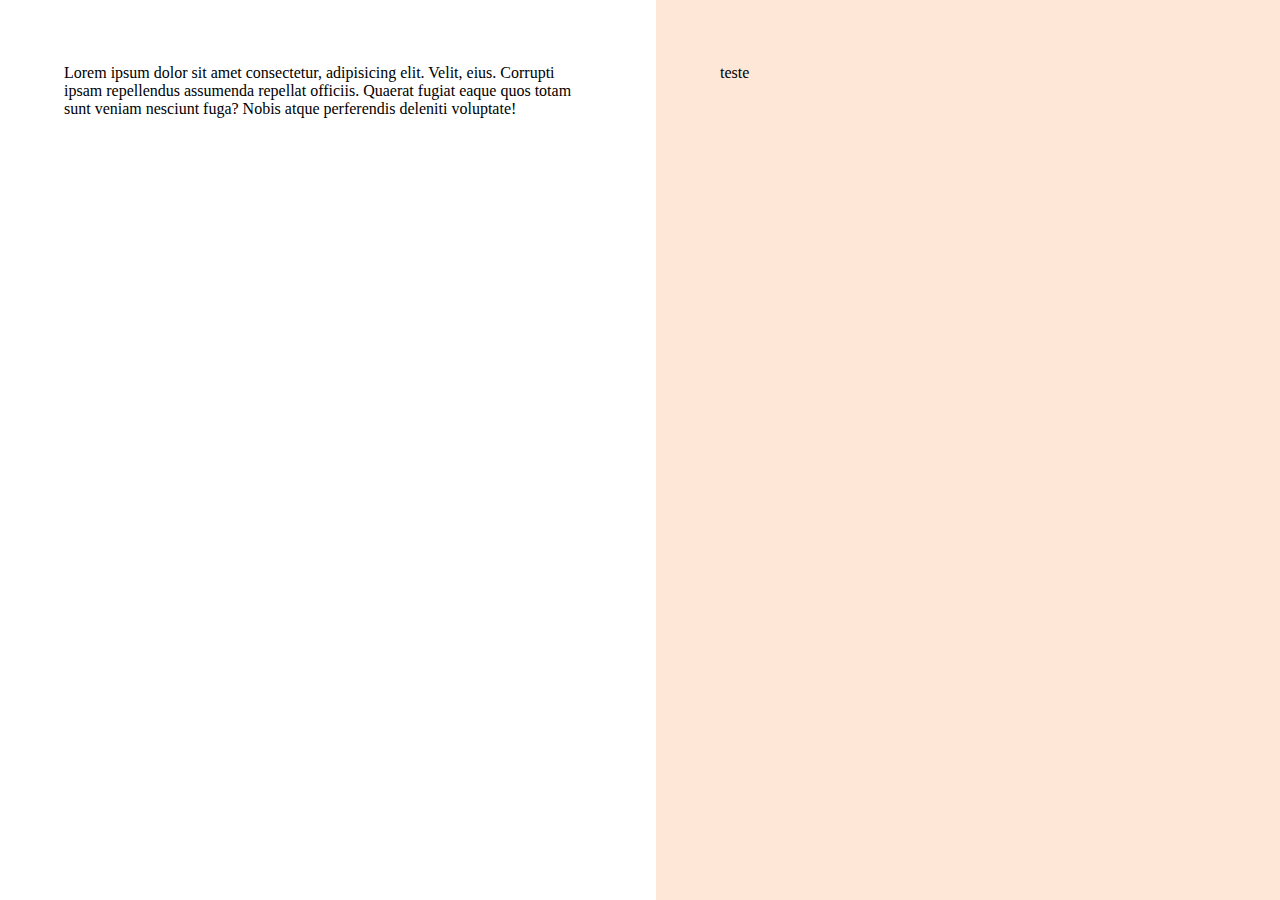
==== Formulario-de-matricula/index.html @ b53cb8f4 "Feat: criação do layout para o conteudo  é o aside com css" ====
<!DOCTYPE html>
<html lang="pt-br">

<head>
    <meta charset="UTF-8">
    <meta name="viewport" content="width=device-width, initial-scale=1.0">
    <link rel="stylesheet" href="assets/style/index.css">
    <link rel="preconnect" href="https://fonts.googleapis.com">
    <link rel="preconnect" href="https://fonts.gstatic.com" crossorigin>
    <link
        href="https://fonts.googleapis.com/css2?family=Poppins:ital,wght@0,100;0,200;0,300;0,400;0,500;0,600;0,700;0,800;0,900;1,100;1,200;1,300;1,400;1,500;1,600;1,700;1,800;1,900&display=swap"
        rel="stylesheet">
    <title>Formulario de matricula</title>
</head>

<body>
    <div id="app">
        <main>
            <div class="main-container">
                Lorem ipsum dolor sit amet consectetur, adipisicing elit. Velit, eius. Corrupti ipsam repellendus
                assumenda
                repellat officiis. Quaerat fugiat eaque quos totam sunt veniam nesciunt fuga? Nobis atque perferendis
                deleniti voluptate!
            </div>
        </main>

        <aside>
            <div class="aside-caontainer">teste</div>
        </aside>
    </div>
</body>

</html>
---- Formulario-de-matricula/assets/style/index.css ----
@import url(global.css);
@import url(layout.css);
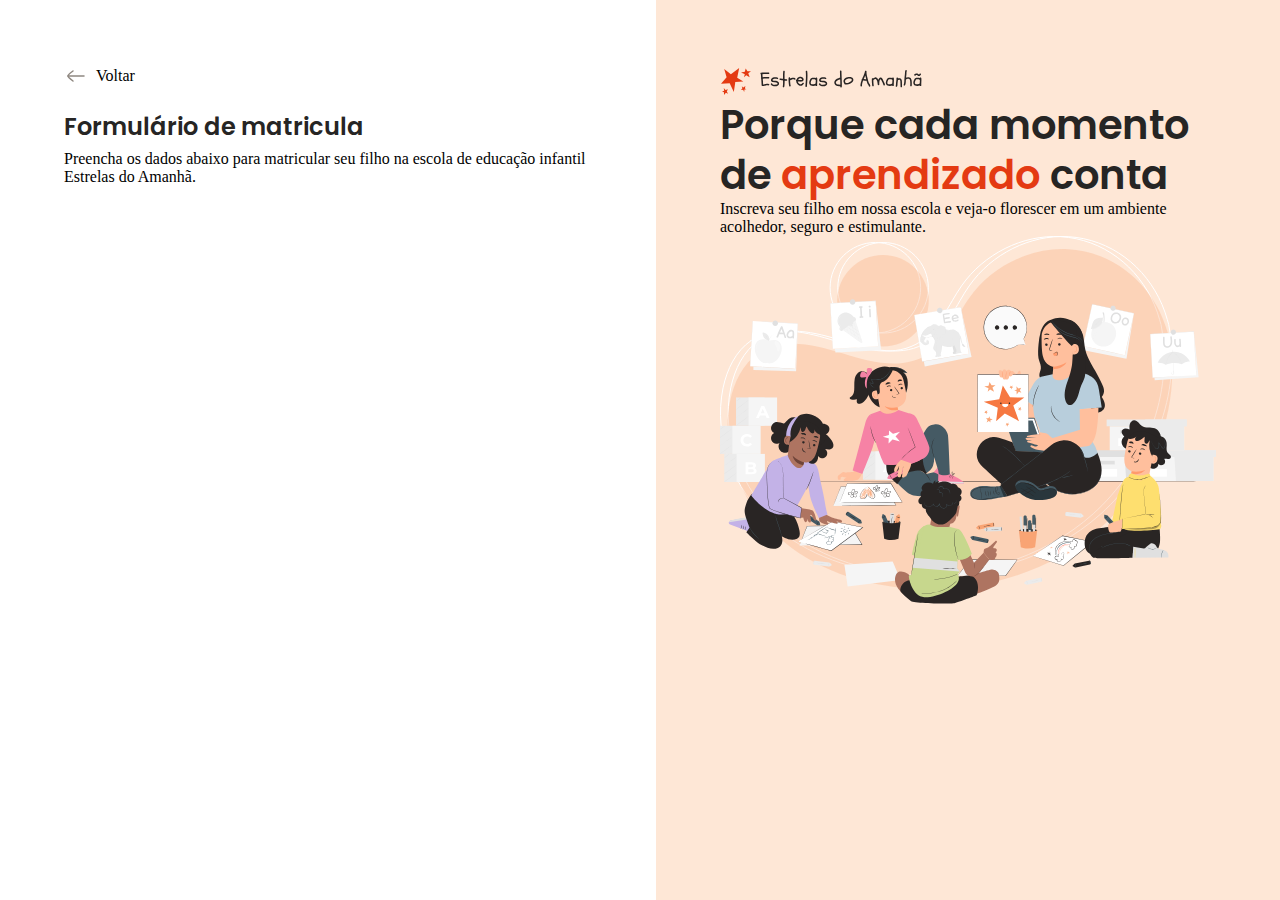
==== commit c26c7761: "Feat: conteudo do aside e conteudo inicial do main" ====
--- a/Formulario-de-matricula/index.html
+++ b/Formulario-de-matricula/index.html
@@ -17,15 +17,31 @@
     <div id="app">
         <main>
             <div class="main-container">
-                Lorem ipsum dolor sit amet consectetur, adipisicing elit. Velit, eius. Corrupti ipsam repellendus
-                assumenda
-                repellat officiis. Quaerat fugiat eaque quos totam sunt veniam nesciunt fuga? Nobis atque perferendis
-                deleniti voluptate!
+                <div class="back">
+                    <img src="assets/icons/arrow-left-02.svg" alt="Seta para voltar">
+                    <span>Voltar</span>
+                </div>
+                <div>
+                    <h1>Formulário de matricula</h1>
+                    <p>Preencha os dados abaixo para matricular seu filho na escola de educação infantil Estrelas do
+                        Amanhã.
+                    </p>
+                </div>
             </div>
         </main>
 
         <aside>
-            <div class="aside-caontainer">teste</div>
+            <div class="aside-caontainer">
+                <header>
+                    <img src="assets/icons/logo.svg" alt="">
+                    <h2>Porque cada momento de <span>aprendizado</span> conta</h2>
+                    <p>
+                        Inscreva seu filho em nossa escola e veja-o florescer em um ambiente acolhedor, seguro e
+                        estimulante.
+                    </p>
+                </header>
+            </div>
+            <img src="assets/icons/Illustration.svg" alt="Ilustração de um professor com crianças">
         </aside>
     </div>
 </body>
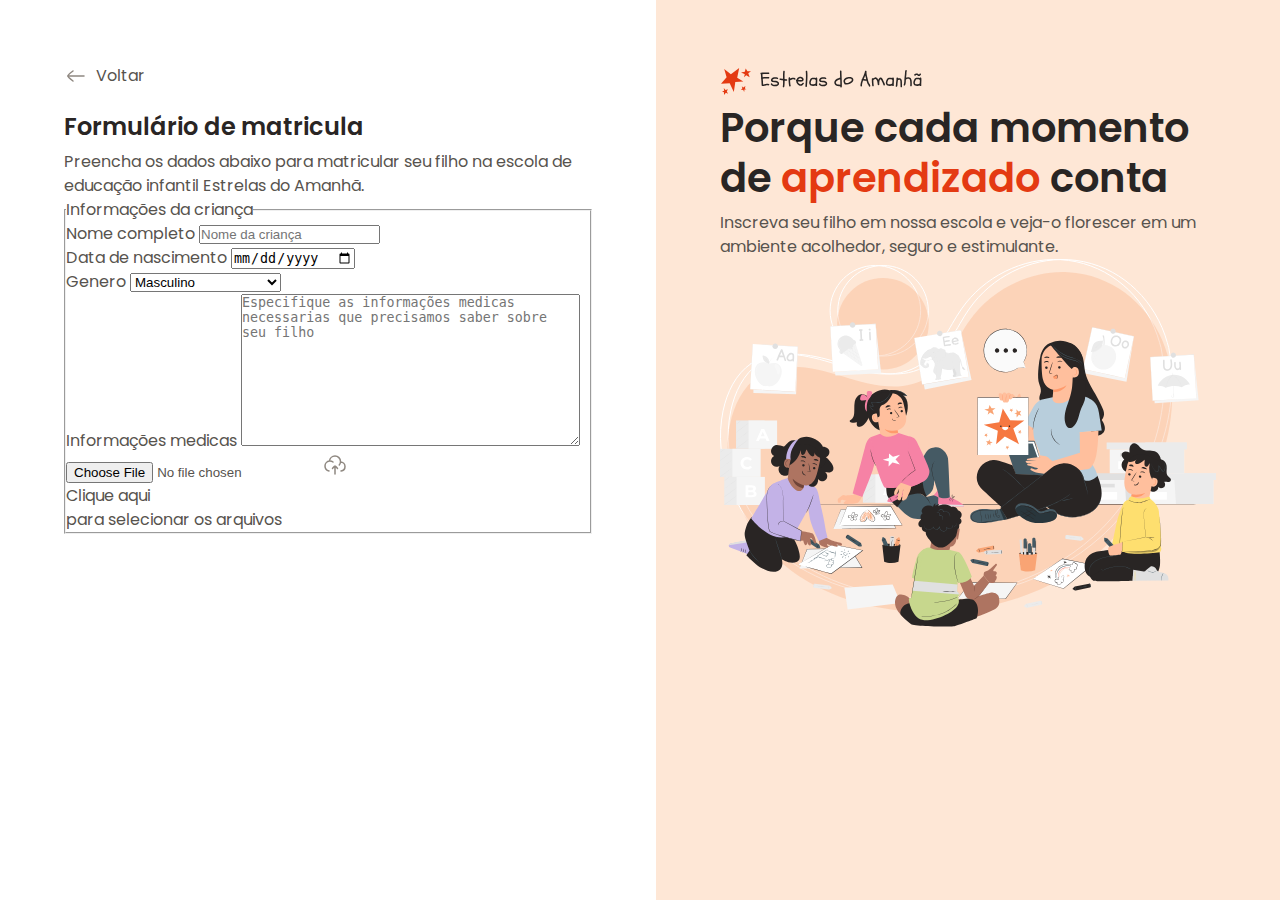
==== commit 11f71209: "feat: Atualizar estilos do formulário de matrícula" ====
--- a/Formulario-de-matricula/index.html
+++ b/Formulario-de-matricula/index.html
@@ -1,49 +1,94 @@
 <!DOCTYPE html>
 <html lang="pt-br">
+  <head>
+    <meta charset="UTF-8" />
+    <meta name="viewport" content="width=device-width, initial-scale=1.0" />
+    <link rel="stylesheet" href="assets/style/index.css" />
+    <link rel="preconnect" href="https://fonts.googleapis.com" />
+    <link rel="preconnect" href="https://fonts.gstatic.com" crossorigin />
+    <link
+      href="https://fonts.googleapis.com/css2?family=Poppins:ital,wght@0,100;0,200;0,300;0,400;0,500;0,600;0,700;0,800;0,900;1,100;1,200;1,300;1,400;1,500;1,600;1,700;1,800;1,900&display=swap"
+      rel="stylesheet"
+    />
+    <title>Formulario de matricula</title>
+  </head>
 
-<head>
-    <meta charset="UTF-8">
-    <meta name="viewport" content="width=device-width, initial-scale=1.0">
-    <link rel="stylesheet" href="assets/style/index.css">
-    <link rel="preconnect" href="https://fonts.googleapis.com">
-    <link rel="preconnect" href="https://fonts.gstatic.com" crossorigin>
-    <link
-        href="https://fonts.googleapis.com/css2?family=Poppins:ital,wght@0,100;0,200;0,300;0,400;0,500;0,600;0,700;0,800;0,900;1,100;1,200;1,300;1,400;1,500;1,600;1,700;1,800;1,900&display=swap"
-        rel="stylesheet">
-    <title>Formulario de matricula</title>
-</head>
+  <body>
+    <div id="app">
+      <main>
+        <div class="main-container">
+          <div class="back">
+            <img src="assets/icons/arrow-left-02.svg" alt="Seta para voltar" />
+            <span>Voltar</span>
+          </div>
 
-<body>
-    <div id="app">
-        <main>
-            <div class="main-container">
-                <div class="back">
-                    <img src="assets/icons/arrow-left-02.svg" alt="Seta para voltar">
-                    <span>Voltar</span>
-                </div>
-                <div>
-                    <h1>Formulário de matricula</h1>
-                    <p>Preencha os dados abaixo para matricular seu filho na escola de educação infantil Estrelas do
-                        Amanhã.
-                    </p>
-                </div>
-            </div>
-        </main>
+          <h1>Formulário de matricula</h1>
+          <p>
+            Preencha os dados abaixo para matricular seu filho na escola de educação infantil
+            Estrelas do Amanhã.
+          </p>
 
-        <aside>
-            <div class="aside-caontainer">
-                <header>
-                    <img src="assets/icons/logo.svg" alt="">
-                    <h2>Porque cada momento de <span>aprendizado</span> conta</h2>
-                    <p>
-                        Inscreva seu filho em nossa escola e veja-o florescer em um ambiente acolhedor, seguro e
-                        estimulante.
-                    </p>
-                </header>
-            </div>
-            <img src="assets/icons/Illustration.svg" alt="Ilustração de um professor com crianças">
-        </aside>
+          <form action="" enctype="multipart/form-data">
+            <fieldset class="child-info">
+              <legend>Informações da criança</legend>
+
+              <div class="input-wrapper">
+                <label for="fullname">Nome completo</label>
+                <input id="fullname" name="fullname" type="text" placeholder="Nome da criança" />
+              </div>
+
+              <div class="input-wrapper">
+                <label for="birthday">Data de nascimento</label>
+                <input type="date" id="birthday" name="birthday" />
+              </div>
+
+              <div class="select-wrapper">
+                <label for="gender">Genero</label>
+                <select name="gender" id="gender">
+                  <option value="male">Masculino</option>
+                  <option value="female">Feminino</option>
+                  <option value="outro">Prefiro não responder</option>
+                </select>
+              </div>
+
+              <div class="textarea-wrapper">
+                <label for="medical-info">Informações medicas</label>
+                <textarea
+                  name="medical-info"
+                  id="medical-info"
+                  name="medical-info"
+                  cols="40"
+                  rows="10"
+                  placeholder="Especifique as informações medicas necessarias que precisamos saber sobre seu filho"
+                ></textarea>
+              </div>
+
+              <div class="droparea-wrapper">
+                <input type="file" id="birthFile" name="birthFile">
+                <img src="assets/icons/cloud-upload.svg" alt="imagem de uma nuvem">
+                <p>
+                    Clique aqui <br>
+                    para selecionar os arquivos
+                </p>
+              </div>
+            </fieldset>
+          </form>
+        </div>
+      </main>
+
+      <aside>
+        <div class="aside-caontainer">
+          <header>
+            <img src="assets/icons/logo.svg" alt="" />
+            <h2>Porque cada momento de <span>aprendizado</span> conta</h2>
+            <p>
+              Inscreva seu filho em nossa escola e veja-o florescer em um ambiente acolhedor, seguro
+              e estimulante.
+            </p>
+          </header>
+        </div>
+        <img src="assets/icons/Illustration.svg" alt="Ilustração de um professor com crianças" />
+      </aside>
     </div>
-</body>
-
-</html>+  </body>
+</html>
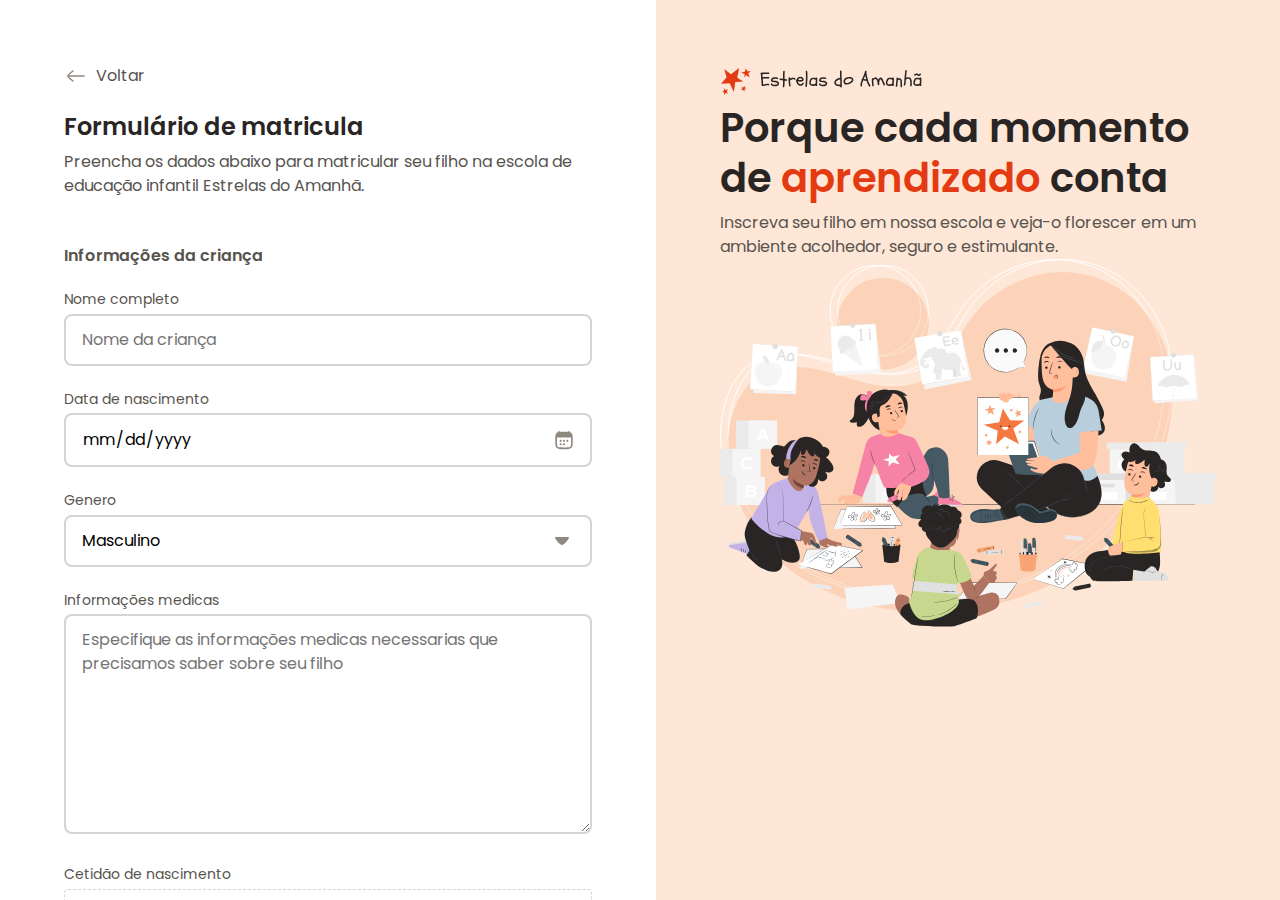
==== commit fc76d6d9: "Feat: cosntruindo a area de envio de arquivos e personalizando a mesma" ====
--- a/Formulario-de-matricula/index.html
+++ b/Formulario-de-matricula/index.html
@@ -1,94 +1,101 @@
 <!DOCTYPE html>
 <html lang="pt-br">
-  <head>
-    <meta charset="UTF-8" />
-    <meta name="viewport" content="width=device-width, initial-scale=1.0" />
-    <link rel="stylesheet" href="assets/style/index.css" />
-    <link rel="preconnect" href="https://fonts.googleapis.com" />
-    <link rel="preconnect" href="https://fonts.gstatic.com" crossorigin />
-    <link
-      href="https://fonts.googleapis.com/css2?family=Poppins:ital,wght@0,100;0,200;0,300;0,400;0,500;0,600;0,700;0,800;0,900;1,100;1,200;1,300;1,400;1,500;1,600;1,700;1,800;1,900&display=swap"
-      rel="stylesheet"
-    />
-    <title>Formulario de matricula</title>
-  </head>
 
-  <body>
-    <div id="app">
-      <main>
-        <div class="main-container">
-          <div class="back">
-            <img src="assets/icons/arrow-left-02.svg" alt="Seta para voltar" />
-            <span>Voltar</span>
-          </div>
+<head>
+  <meta charset="UTF-8" />
+  <meta name="viewport" content="width=device-width, initial-scale=1.0" />
+  <link rel="stylesheet" href="assets/style/index.css" />
+  <link rel="preconnect" href="https://fonts.googleapis.com" />
+  <link rel="preconnect" href="https://fonts.gstatic.com" crossorigin />
+  <link
+    href="https://fonts.googleapis.com/css2?family=Poppins:ital,wght@0,100;0,200;0,300;0,400;0,500;0,600;0,700;0,800;0,900;1,100;1,200;1,300;1,400;1,500;1,600;1,700;1,800;1,900&display=swap"
+    rel="stylesheet" />
+  <title>Formulario de matricula</title>
+</head>
 
-          <h1>Formulário de matricula</h1>
-          <p>
-            Preencha os dados abaixo para matricular seu filho na escola de educação infantil
-            Estrelas do Amanhã.
-          </p>
+<body>
+  <div id="app">
+    <main>
+      <div class="main-container">
+        <div class="back">
+          <img src="assets/icons/arrow-left-02.svg" alt="Seta para voltar" />
+          <span>Voltar</span>
+        </div>
 
-          <form action="" enctype="multipart/form-data">
-            <fieldset class="child-info">
-              <legend>Informações da criança</legend>
+        <h1>Formulário de matricula</h1>
+        <p>
+          Preencha os dados abaixo para matricular seu filho na escola de educação infantil
+          Estrelas do Amanhã.
+        </p>
 
-              <div class="input-wrapper">
-                <label for="fullname">Nome completo</label>
-                <input id="fullname" name="fullname" type="text" placeholder="Nome da criança" />
-              </div>
+        <form action="" enctype="multipart/form-data">
+          <fieldset class="child-info">
+            <legend>Informações da criança</legend>
 
-              <div class="input-wrapper">
-                <label for="birthday">Data de nascimento</label>
-                <input type="date" id="birthday" name="birthday" />
-              </div>
+            <div class="input-wrapper">
+              <label for="fullname">Nome completo</label>
+              <input id="fullname" name="fullname" type="text" placeholder="Nome da criança" />
+            </div>
 
-              <div class="select-wrapper">
-                <label for="gender">Genero</label>
-                <select name="gender" id="gender">
-                  <option value="male">Masculino</option>
-                  <option value="female">Feminino</option>
-                  <option value="outro">Prefiro não responder</option>
-                </select>
-              </div>
+            <div class="input-wrapper">
+              <label for="birthday">Data de nascimento</label>
+              <input type="date" id="birthday" name="birthday" />
+            </div>
 
-              <div class="textarea-wrapper">
-                <label for="medical-info">Informações medicas</label>
-                <textarea
-                  name="medical-info"
-                  id="medical-info"
-                  name="medical-info"
-                  cols="40"
-                  rows="10"
-                  placeholder="Especifique as informações medicas necessarias que precisamos saber sobre seu filho"
-                ></textarea>
-              </div>
+            <div class="select-wrapper">
+              <label for="gender">Genero</label>
+              <select name="gender" id="gender">
+                <option value="male">Masculino</option>
+                <option value="female">Feminino</option>
+                <option value="outro">Prefiro não responder</option>
+              </select>
+            </div>
 
-              <div class="droparea-wrapper">
+            <div class="textarea-wrapper">
+              <label for="medical-info">Informações medicas</label>
+              <textarea name="medical-info" id="medical-info" name="medical-info" cols="40" rows="8"
+                placeholder="Especifique as informações medicas necessarias que precisamos saber sobre seu filho"></textarea>
+            </div>
+
+            <div class="droparea-wrapper">
+              <label for="birth-fale">Cetidão de nascimento</label>
+
+              <div class="dropzone">
                 <input type="file" id="birthFile" name="birthFile">
-                <img src="assets/icons/cloud-upload.svg" alt="imagem de uma nuvem">
+                <svg width="24" height="24" viewBox="0 0 24 24" fill="none" xmlns="http://www.w3.org/2000/svg">
+                  <path
+                    d="M17.4776 9.01106C17.485 9.01102 17.4925 9.01101 17.5 9.01101C19.9853 9.01101 22 11.0294 22 13.5193C22 15.8398 20.25 17.7508 18 18M17.4776 9.01106C17.4924 8.84606 17.5 8.67896 17.5 8.51009C17.5 5.46695 15.0376 3 12 3C9.12324 3 6.76233 5.21267 6.52042 8.03192M17.4776 9.01106C17.3753 10.1476 16.9286 11.1846 16.2428 12.0165M6.52042 8.03192C3.98398 8.27373 2 10.4139 2 13.0183C2 15.4417 3.71776 17.4632 6 17.9273M6.52042 8.03192C6.67826 8.01687 6.83823 8.00917 7 8.00917C8.12582 8.00917 9.16474 8.38194 10.0005 9.01101"
+                    stroke="#8F8881" stroke-width="1.5" stroke-linecap="round" stroke-linejoin="round" />
+                  <path
+                    d="M12 13V21M12 13C11.2998 13 9.99153 14.9943 9.5 15.5M12 13C12.7002 13 14.0085 14.9943 14.5 15.5"
+                    stroke="#8F8881" stroke-width="1.5" stroke-linecap="round" stroke-linejoin="round" />
+                </svg>
+
                 <p>
-                    Clique aqui <br>
-                    para selecionar os arquivos
+                  Clique aqui <br>
+                  para selecionar os arquivos
                 </p>
               </div>
-            </fieldset>
-          </form>
-        </div>
-      </main>
+            </div>
+          </fieldset>
+        </form>
+      </div>
+    </main>
 
-      <aside>
-        <div class="aside-caontainer">
-          <header>
-            <img src="assets/icons/logo.svg" alt="" />
-            <h2>Porque cada momento de <span>aprendizado</span> conta</h2>
-            <p>
-              Inscreva seu filho em nossa escola e veja-o florescer em um ambiente acolhedor, seguro
-              e estimulante.
-            </p>
-          </header>
-        </div>
-        <img src="assets/icons/Illustration.svg" alt="Ilustração de um professor com crianças" />
-      </aside>
-    </div>
-  </body>
-</html>
+    <aside>
+      <div class="aside-caontainer">
+        <header>
+          <img src="assets/icons/logo.svg" alt="" />
+          <h2>Porque cada momento de <span>aprendizado</span> conta</h2>
+          <p>
+            Inscreva seu filho em nossa escola e veja-o florescer em um ambiente acolhedor, seguro
+            e estimulante.
+          </p>
+        </header>
+      </div>
+      <img src="assets/icons/Illustration.svg" alt="Ilustração de um professor com crianças" />
+    </aside>
+  </div>
+</body>
+
+</html>--- a/Formulario-de-matricula/assets/style/index.css
+++ b/Formulario-de-matricula/assets/style/index.css
@@ -1,2 +1,3 @@
 @import url(global.css);
-@import url(layout.css);+@import url(layout.css);
+@import url(form.css);